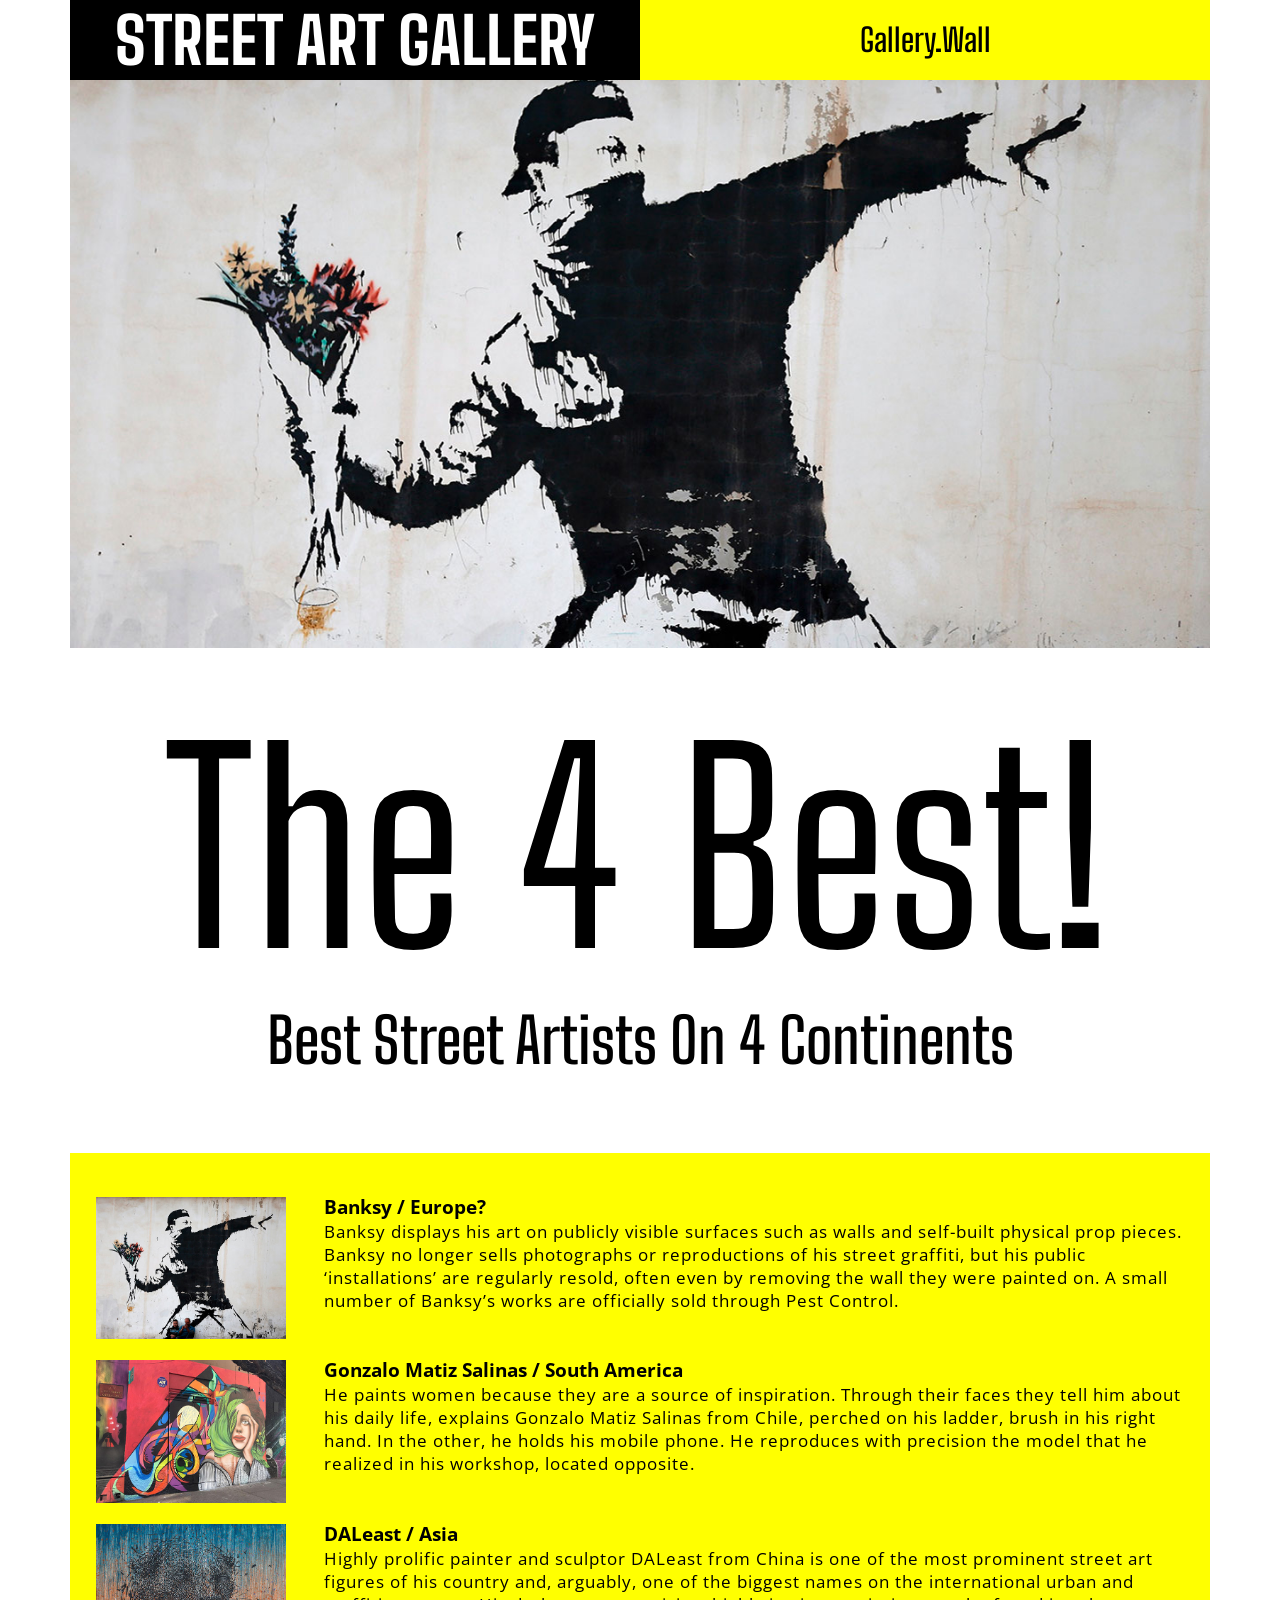
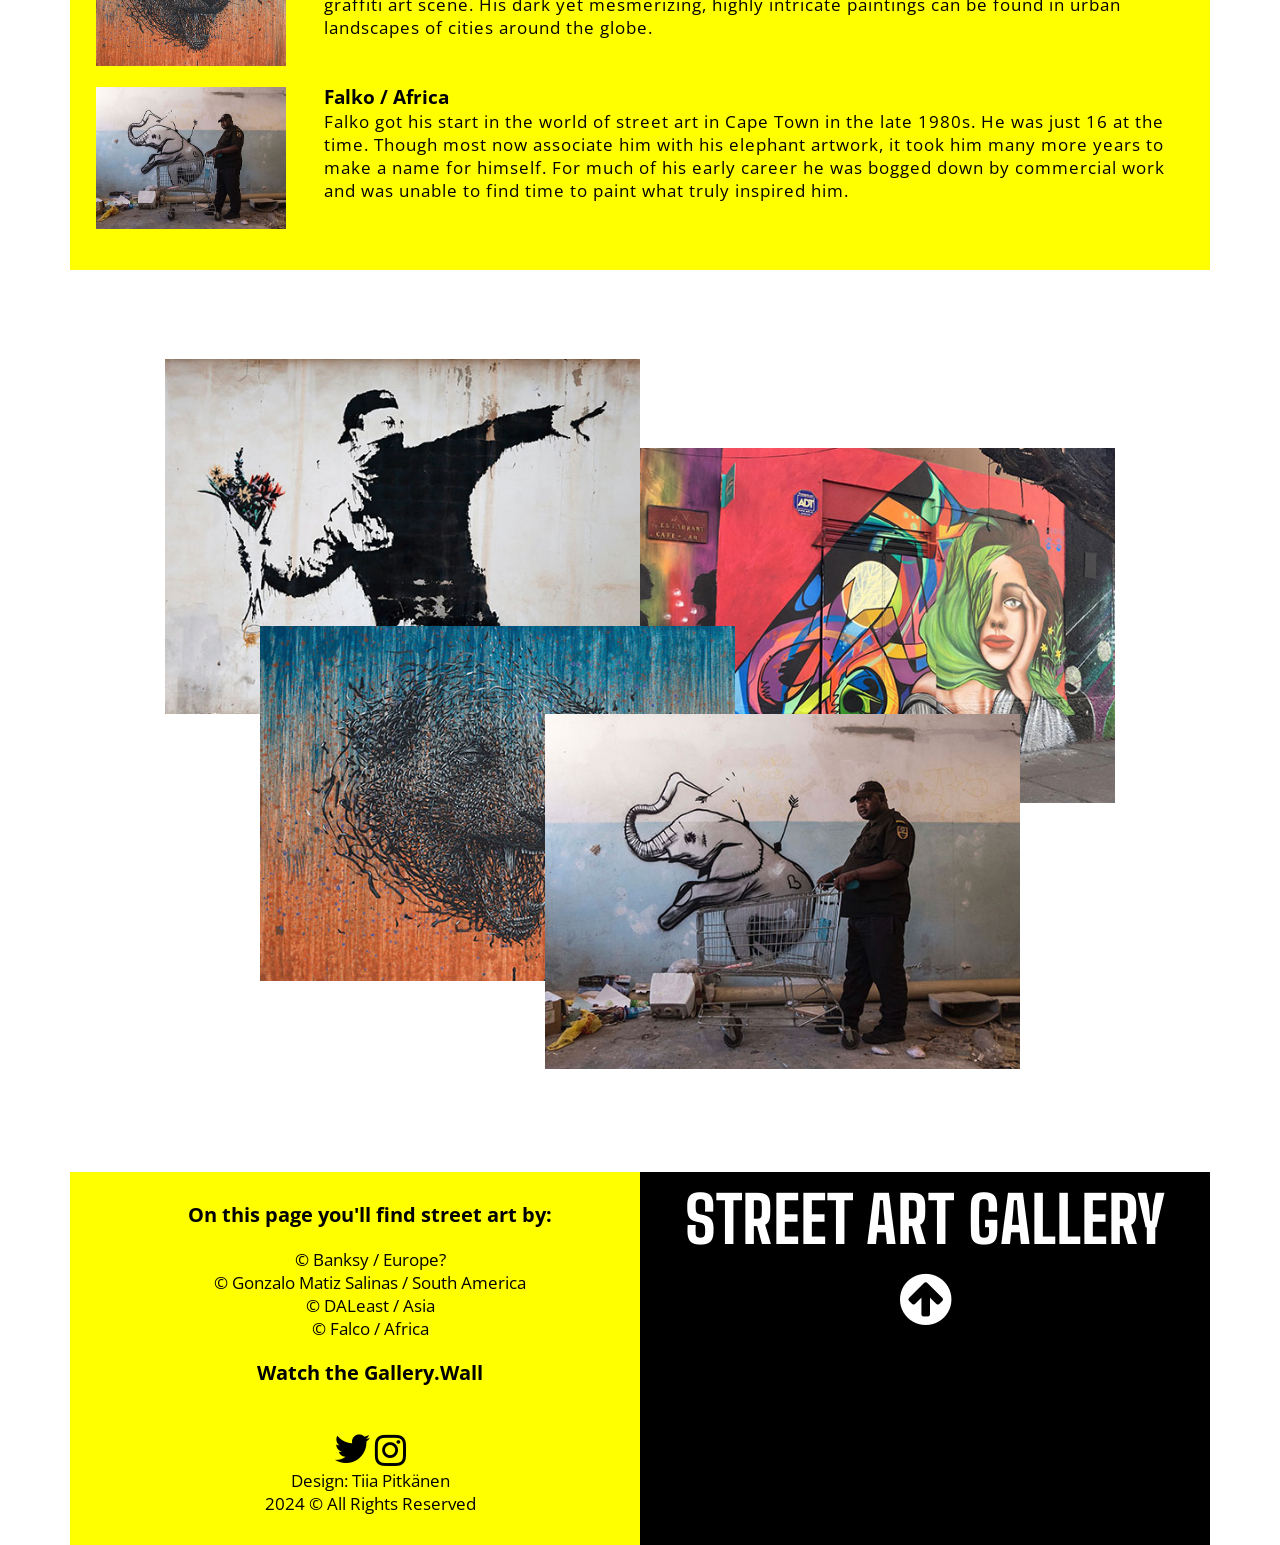
==== index.html @ fddbd8b9 "first commit" ====
<!DOCTYPE html>
<html lang="da">
	<head>
		<meta charset="utf-8" />
		<meta name="viewport" content="width=device-width, initial-scale=1.0" />
		<title>Street Art Gallery</title>
		<link rel="stylesheet" href="../css/styles.css" />

		<link rel="preconnect" href="https://fonts.googleapis.com" />
		<link rel="preconnect" href="https://fonts.gstatic.com" crossorigin />
		<link
			href="https://fonts.googleapis.com/css2?family=Big+Shoulders+Text:wght@100;200;300;400;500;600;700;800;900&display=swap"
			rel="stylesheet"
		/>
		<link rel="preconnect" href="https://fonts.googleapis.com" />
		<link rel="preconnect" href="https://fonts.gstatic.com" crossorigin />
		<link
			href="https://fonts.googleapis.com/css2?family=Open+Sans:ital,wght@0,300;0,400;0,500;0,600;0,700;0,800;1,300;1,400;1,500;1,600;1,700;1,800&display=swap"
			rel="stylesheet"
		/>
		<link
			rel="stylesheet"
			href="https://cdnjs.cloudflare.com/ajax/libs/font-awesome/4.7.0/css/font-awesome.min.css"
		/>
	</head>

	<body>
		<nav id="container-top">
			<div class="brand">STREET ART GALLERY</div>
			<div class="navigation">
				<a href="gallery-wall.html">Gallery.Wall</a>
			</div>
		</nav>
		<img
			src="../img/cover-banksy-street-art-gallery.jpg"
			alt="Banksy Street Art"
		/>

		<p class="display">The 4 Best!</p>
		<h1>Best Street Artists On 4 Continents</h1>

		<div class="container-article">
			<div>
				<img
					class="article-thumb"
					src="../img/site-banksy-street-art-gallery.jpg"
				/>
			</div>
			<div class="article">
				<h2>Banksy / Europe?</h2>
				<p>
					Banksy displays his art on publicly visible surfaces such as walls and
					self-built physical prop pieces. Banksy no longer sells photographs or
					reproductions of his street graffiti, but his public ‘installations’
					are regularly resold, often even by removing the wall they were
					painted on. A small number of Banksy’s works are officially sold
					through Pest Control.
				</p>
			</div>
			<div>
				<img
					class="article-thumb"
					src="../img//site-gonzalo-street-art-gallery.jpg"
				/>
			</div>
			<div class="article">
				<h2>Gonzalo Matiz Salinas / South America</h2>
				<p>
					He paints women because they are a source of inspiration. Through
					their faces they tell him about his daily life, explains Gonzalo Matiz
					Salinas from Chile, perched on his ladder, brush in his right hand. In
					the other, he holds his mobile phone. He reproduces with precision the
					model that he realized in his workshop, located opposite.
				</p>
			</div>
			<div>
				<img
					class="article-thumb"
					src="../img/site-daleast-street-art-gallery.jpg"
				/>
			</div>
			<div class="article">
				<h2>DALeast / Asia</h2>
				<p>
					Highly prolific painter and sculptor DALeast from China is one of the
					most prominent street art figures of his country and, arguably, one of
					the biggest names on the international urban and graffiti art scene.
					His dark yet mesmerizing, highly intricate paintings can be found in
					urban landscapes of cities around the globe.
				</p>
			</div>
			<div>
				<img
					class="article-thumb"
					src="../img/site-falko-street-art-gallery.jpg"
				/>
			</div>
			<div class="article">
				<h2>Falko / Africa</h2>
				<p>
					Falko got his start in the world of street art in Cape Town in the
					late 1980s. He was just 16 at the time. Though most now associate him
					with his elephant artwork, it took him many more years to make a name
					for himself. For much of his early career he was bogged down by
					commercial work and was unable to find time to paint what truly
					inspired him.
				</p>
			</div>
		</div>

		<div class="container-collage">
			<img class="item1" src="../img/site-banksy-street-art-gallery.jpg" />
			<img class="item2" src="../img/site-gonzalo-street-art-gallery.jpg" />
			<img class="item3" src="../img/site-daleast-street-art-gallery.jpg" />
			<img class="item4" src="../img/site-falko-street-art-gallery.jpg" />
		</div>

		<footer id="container-footer">
			<div class="colophon">
				<h3>On this page you'll find street art by:</h3>
				© Banksy / Europe?<br />
				© Gonzalo Matiz Salinas / South America<br />
				© DALeast / Asia<br />
				© Falco / Africa<br />

				<h3><a href="gallery-wall.html">Watch the Gallery.Wall</a></h3>
				<br />

				<div>
					<a href="https://twitter.com" target="_blank"
						><i class="fa fa-twitter" style="font-size: 40px; color: black"></i
					></a>
					<a href="https://instagram.com" target="_blank"
						><i
							class="fa fa-instagram"
							style="font-size: 36px; color: black"
						></i
					></a>

					<div>Design: Tiia Pitkänen </div>

					<div>2024 © All Rights Reserved</div>
				</div>
			</div>

			<div class="to-top">
				STREET ART GALLERY<br />
				<a href="#top"
					><i
						class="fa fa-arrow-circle-up"
						style="font-size: 60px; color: white"
					></i
				></a>
			</div>
		</footer>
	</body>
</html>
---- css/styles.css ----
* {
	box-sizing: border-box;
}

body {
	max-width: 1140px;
	margin: 0 auto;
	font-family: 'Open Sans';
	font-size: 17px;
}

img {
	max-width: 100%;
	height: auto;
}

.display {
	margin-top: 3vw;
	font-family: 'Big Shoulders Text';
	font-size: 2vw;
	text-align: center;
}

h1 {
	margin-top: 0;
	font-family: 'Big Shoulders Text';
	font-size: 4.8vw;
	font-weight: 600;
	text-align: center;
}

h2 {
	margin: 0;
	font-size: 1.2rem;
}

p {
	margin: 0;
	letter-spacing: 1px;
}

a {
	color: black;
	text-decoration: none;
}

#container-top {
	display: grid;
	grid-template-columns: 50% 50%;
}

.brand {
	background-color: black;
	display: flex;
	justify-content: center;
	align-items: center;
	font-family: 'Big Shoulders Text';
	font-size: 5.8vw;
	color: white;
	font-weight: 800;
}

.navigation {
	background-color: #ff0;
	display: flex;
	justify-content: center;
	align-items: center;
	font-family: 'Big Shoulders Text';
	font-size: 2.8vw;
	font-weight: 600;
}

.container-article {
	margin-top: 6vw;
	display: grid;
	grid-template-columns: 2fr 10fr;
	background-color: #ff0;
	padding-top: 28px;
	padding-bottom: 36px;
}

.article-thumb {
	margin-top: 16px;
	margin-left: 2vw;
}

.article {
	margin-top: 12px;
	margin-left: 5vw;
	margin-right: 1vw;
}

.container-collage {
	margin-top: 7vw;
	display: grid;
	grid-template-columns: repeat(12, 1fr);
	grid-template-rows: repeat(8, 1fr);
}

.item1 {
	grid-area: 1 / 2 / 5 / 7;
}
.item2 {
	grid-area: 2 / 7 / 6 / 12;
}
.item3 {
	grid-area: 4 / 3 / 8 / 8;
}
.item4 {
	grid-area: 5 / 6 / 9 / 11;
}

#container-footer {
	margin-top: 8vw;
	display: grid;
	grid-template-columns: 50% 50%;
}

.colophon {
	background-color: #ff0;
	color: black;
	padding-left: 30px;
	padding-bottom: 30px;
	text-align: center;
	padding-top: 1vh;
}

.to-top {
	background-color: black;
	font-family: 'Big Shoulders Text';
	font-size: 5vw;
	color: white;
	font-weight: 800;
	text-align: center;
	padding-top: 1vh;
}

/****************************RESPONSIVE***********************/

@media only screen and (max-width: 767px) {
	h2 {
		font-size: 1rem;
	}

	#container-top {
		grid-template-columns: 100%;
	}

	.brand {
		font-size: 9vw;
		height: 10vw;
	}

	.navigation {
		font-size: 5.6vw;
		height: 10vw;
	}

	.container-article {
		grid-template-columns: 3fr 9fr;
		font-size: 0.9rem;
	}

	.container-collage {
		margin-top: 10vw;
		grid-template-columns: 50% 50%;
		grid-template-rows: 1fr 1fr;
		grid-template-areas:
			'a b'
			'c d';
	}

	.item1 {
		grid-area: a;
	}
	.item2 {
		grid-area: b;
	}
	.item3 {
		grid-area: c;
	}
	.item4 {
		grid-area: d;
	}

	#container-footer {
		margin-top: 10vw;
		grid-template-columns: 100%;
	}

	.to-top {
		font-size: 5vw;
	}
}

@media only screen and (min-width: 1141px) {
	#container-top {
		height: 80px;
	}

	.brand {
		font-size: 64px;
	}

	.navigation {
		font-size: 32px;
	}

	.display {
		font-size: 260px;
	}

	h1 {
		font-size: 62px;
	}

	.to-top {
		font-size: 64px;
	}
}
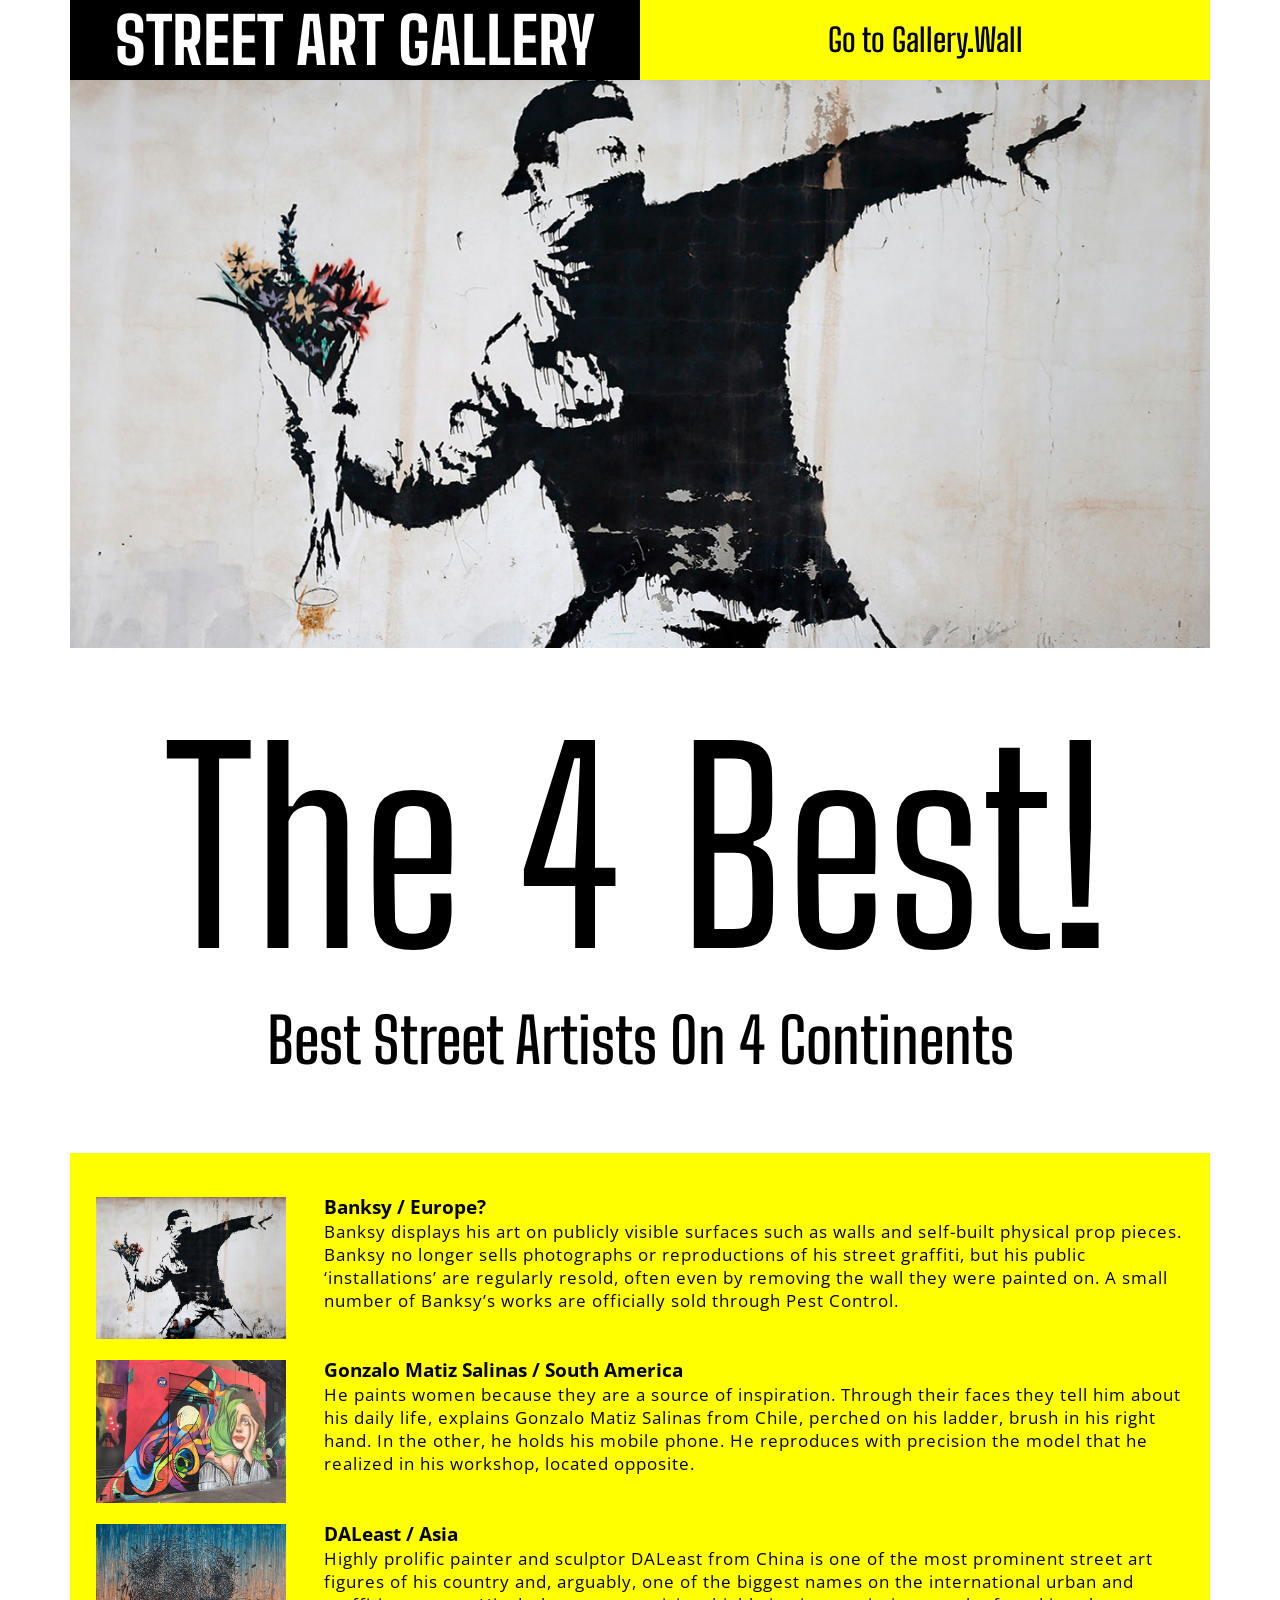
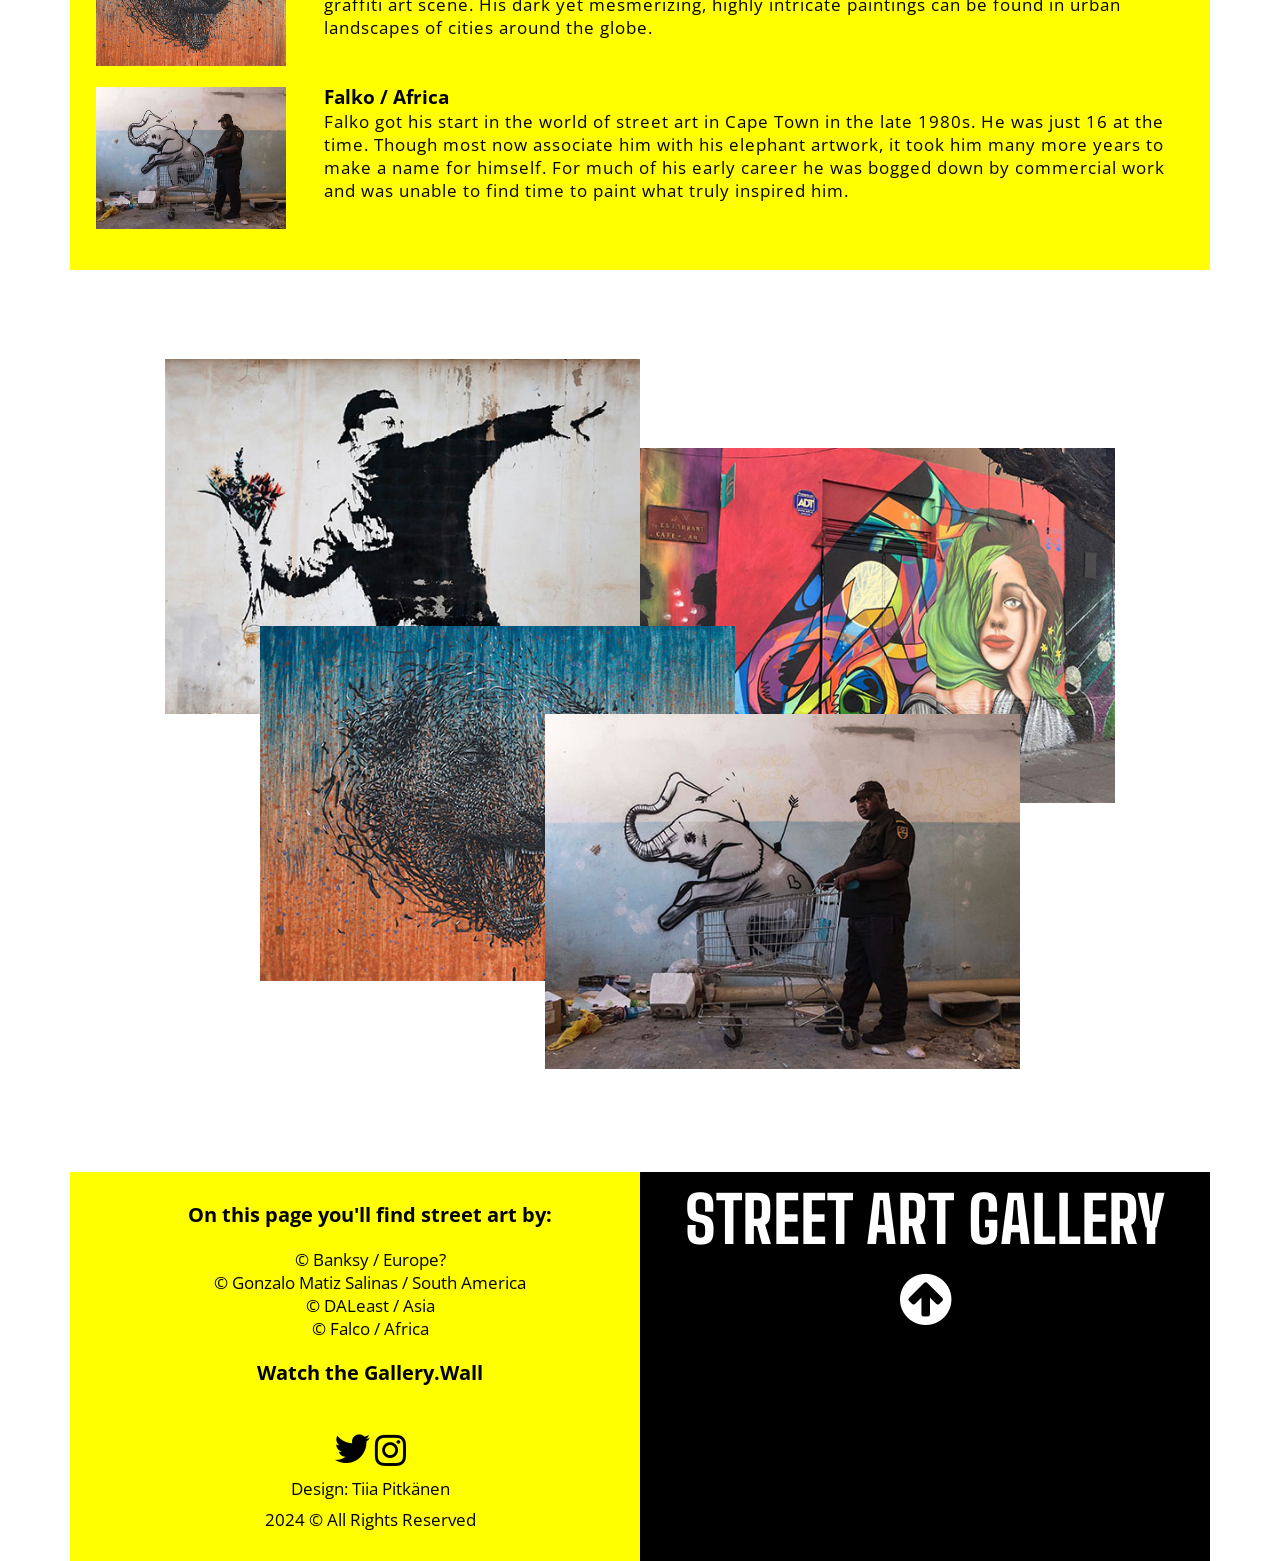
==== commit f9a0a41d: "-" ====
--- a/index.html
+++ b/index.html
@@ -1,157 +1,131 @@
 <!DOCTYPE html>
 <html lang="da">
-	<head>
-		<meta charset="utf-8" />
-		<meta name="viewport" content="width=device-width, initial-scale=1.0" />
-		<title>Street Art Gallery</title>
-		<link rel="stylesheet" href="../css/styles.css" />
 
-		<link rel="preconnect" href="https://fonts.googleapis.com" />
-		<link rel="preconnect" href="https://fonts.gstatic.com" crossorigin />
-		<link
-			href="https://fonts.googleapis.com/css2?family=Big+Shoulders+Text:wght@100;200;300;400;500;600;700;800;900&display=swap"
-			rel="stylesheet"
-		/>
-		<link rel="preconnect" href="https://fonts.googleapis.com" />
-		<link rel="preconnect" href="https://fonts.gstatic.com" crossorigin />
-		<link
-			href="https://fonts.googleapis.com/css2?family=Open+Sans:ital,wght@0,300;0,400;0,500;0,600;0,700;0,800;1,300;1,400;1,500;1,600;1,700;1,800&display=swap"
-			rel="stylesheet"
-		/>
-		<link
-			rel="stylesheet"
-			href="https://cdnjs.cloudflare.com/ajax/libs/font-awesome/4.7.0/css/font-awesome.min.css"
-		/>
-	</head>
+<head>
+	<meta charset="utf-8" />
+	<meta name="viewport" content="width=device-width, initial-scale=1.0" />
+	<title>Street Art Gallery</title>
+	<link rel="stylesheet" href="css/styles.css" />
 
-	<body>
-		<nav id="container-top">
-			<div class="brand">STREET ART GALLERY</div>
-			<div class="navigation">
-				<a href="gallery-wall.html">Gallery.Wall</a>
-			</div>
-		</nav>
-		<img
-			src="../img/cover-banksy-street-art-gallery.jpg"
-			alt="Banksy Street Art"
-		/>
+	<link rel="preconnect" href="https://fonts.googleapis.com" />
+	<link rel="preconnect" href="https://fonts.gstatic.com" crossorigin />
+	<link
+		href="https://fonts.googleapis.com/css2?family=Big+Shoulders+Text:wght@100;200;300;400;500;600;700;800;900&display=swap"
+		rel="stylesheet" />
+	<link rel="preconnect" href="https://fonts.googleapis.com" />
+	<link rel="preconnect" href="https://fonts.gstatic.com" crossorigin />
+	<link
+		href="https://fonts.googleapis.com/css2?family=Open+Sans:ital,wght@0,300;0,400;0,500;0,600;0,700;0,800;1,300;1,400;1,500;1,600;1,700;1,800&display=swap"
+		rel="stylesheet" />
+	<link rel="stylesheet" href="https://cdnjs.cloudflare.com/ajax/libs/font-awesome/4.7.0/css/font-awesome.min.css" />
+</head>
 
-		<p class="display">The 4 Best!</p>
-		<h1>Best Street Artists On 4 Continents</h1>
+<body>
+	<nav id="container-top">
+		<div class="brand">STREET ART GALLERY</div>
+		<div class="navigation">
+			<a href="gallery-wall.html">Go to Gallery.Wall</a>
+		</div>
+	</nav>
+	<img src="img/cover-banksy-street-art-gallery.jpg" alt="Banksy Street Art" />
 
-		<div class="container-article">
-			<div>
-				<img
-					class="article-thumb"
-					src="../img/site-banksy-street-art-gallery.jpg"
-				/>
-			</div>
-			<div class="article">
-				<h2>Banksy / Europe?</h2>
-				<p>
-					Banksy displays his art on publicly visible surfaces such as walls and
-					self-built physical prop pieces. Banksy no longer sells photographs or
-					reproductions of his street graffiti, but his public ‘installations’
-					are regularly resold, often even by removing the wall they were
-					painted on. A small number of Banksy’s works are officially sold
-					through Pest Control.
-				</p>
-			</div>
-			<div>
-				<img
-					class="article-thumb"
-					src="../img//site-gonzalo-street-art-gallery.jpg"
-				/>
-			</div>
-			<div class="article">
-				<h2>Gonzalo Matiz Salinas / South America</h2>
-				<p>
-					He paints women because they are a source of inspiration. Through
-					their faces they tell him about his daily life, explains Gonzalo Matiz
-					Salinas from Chile, perched on his ladder, brush in his right hand. In
-					the other, he holds his mobile phone. He reproduces with precision the
-					model that he realized in his workshop, located opposite.
-				</p>
-			</div>
-			<div>
-				<img
-					class="article-thumb"
-					src="../img/site-daleast-street-art-gallery.jpg"
-				/>
-			</div>
-			<div class="article">
-				<h2>DALeast / Asia</h2>
-				<p>
-					Highly prolific painter and sculptor DALeast from China is one of the
-					most prominent street art figures of his country and, arguably, one of
-					the biggest names on the international urban and graffiti art scene.
-					His dark yet mesmerizing, highly intricate paintings can be found in
-					urban landscapes of cities around the globe.
-				</p>
-			</div>
-			<div>
-				<img
-					class="article-thumb"
-					src="../img/site-falko-street-art-gallery.jpg"
-				/>
-			</div>
-			<div class="article">
-				<h2>Falko / Africa</h2>
-				<p>
-					Falko got his start in the world of street art in Cape Town in the
-					late 1980s. He was just 16 at the time. Though most now associate him
-					with his elephant artwork, it took him many more years to make a name
-					for himself. For much of his early career he was bogged down by
-					commercial work and was unable to find time to paint what truly
-					inspired him.
-				</p>
+	<p class="display">The 4 Best!</p>
+	<h1>Best Street Artists On 4 Continents</h1>
+
+	<div class="container-article">
+		<div>
+			<img class="article-thumb" src="img/site-banksy-street-art-gallery.jpg" />
+		</div>
+		<div class="article">
+			<h2>Banksy / Europe?</h2>
+			<p>
+				Banksy displays his art on publicly visible surfaces such as walls and
+				self-built physical prop pieces. Banksy no longer sells photographs or
+				reproductions of his street graffiti, but his public ‘installations’
+				are regularly resold, often even by removing the wall they were
+				painted on. A small number of Banksy’s works are officially sold
+				through Pest Control.
+			</p>
+		</div>
+		<div>
+			<img class="article-thumb" src="img//site-gonzalo-street-art-gallery.jpg" />
+		</div>
+		<div class="article">
+			<h2>Gonzalo Matiz Salinas / South America</h2>
+			<p>
+				He paints women because they are a source of inspiration. Through
+				their faces they tell him about his daily life, explains Gonzalo Matiz
+				Salinas from Chile, perched on his ladder, brush in his right hand. In
+				the other, he holds his mobile phone. He reproduces with precision the
+				model that he realized in his workshop, located opposite.
+			</p>
+		</div>
+		<div>
+			<img class="article-thumb" src="img/site-daleast-street-art-gallery.jpg" />
+		</div>
+		<div class="article">
+			<h2>DALeast / Asia</h2>
+			<p>
+				Highly prolific painter and sculptor DALeast from China is one of the
+				most prominent street art figures of his country and, arguably, one of
+				the biggest names on the international urban and graffiti art scene.
+				His dark yet mesmerizing, highly intricate paintings can be found in
+				urban landscapes of cities around the globe.
+			</p>
+		</div>
+		<div>
+			<img class="article-thumb" src="img/site-falko-street-art-gallery.jpg" />
+		</div>
+		<div class="article">
+			<h2>Falko / Africa</h2>
+			<p>
+				Falko got his start in the world of street art in Cape Town in the
+				late 1980s. He was just 16 at the time. Though most now associate him
+				with his elephant artwork, it took him many more years to make a name
+				for himself. For much of his early career he was bogged down by
+				commercial work and was unable to find time to paint what truly
+				inspired him.
+			</p>
+		</div>
+	</div>
+
+	<div class="container-collage">
+		<img class="item1" src="img/site-banksy-street-art-gallery.jpg" />
+		<img class="item2" src="img/site-gonzalo-street-art-gallery.jpg" />
+		<img class="item3" src="img/site-daleast-street-art-gallery.jpg" />
+		<img class="item4" src="img/site-falko-street-art-gallery.jpg" />
+	</div>
+
+	<footer id="container-footer">
+		<div class="colophon">
+			<h3>On this page you'll find street art by:</h3>
+			© Banksy / Europe?<br />
+			© Gonzalo Matiz Salinas / South America<br />
+			© DALeast / Asia<br />
+			© Falco / Africa<br />
+
+			<h3><a href="gallery-wall.html">Watch the Gallery.Wall</a></h3>
+			<br />
+
+			<div class="social">
+				<div> <a href="https://twitter.com" target="_blank"><i class="fa fa-twitter"
+							style="font-size: 40px; color: black"></i></a>
+					<a href="https://instagram.com" target="_blank"><i class="fa fa-instagram"
+							style="font-size: 36px; color: black"></i></a>
+				</div>
+
+
+				<div>Design: Tiia Pitkänen </div>
+
+				<div>2024 © All Rights Reserved</div>
 			</div>
 		</div>
 
-		<div class="container-collage">
-			<img class="item1" src="../img/site-banksy-street-art-gallery.jpg" />
-			<img class="item2" src="../img/site-gonzalo-street-art-gallery.jpg" />
-			<img class="item3" src="../img/site-daleast-street-art-gallery.jpg" />
-			<img class="item4" src="../img/site-falko-street-art-gallery.jpg" />
+		<div class="to-top">
+			STREET ART GALLERY<br />
+			<a href="#top"><i class="fa fa-arrow-circle-up" style="font-size: 60px; color: white"></i></a>
 		</div>
+	</footer>
+</body>
 
-		<footer id="container-footer">
-			<div class="colophon">
-				<h3>On this page you'll find street art by:</h3>
-				© Banksy / Europe?<br />
-				© Gonzalo Matiz Salinas / South America<br />
-				© DALeast / Asia<br />
-				© Falco / Africa<br />
-
-				<h3><a href="gallery-wall.html">Watch the Gallery.Wall</a></h3>
-				<br />
-
-				<div>
-					<a href="https://twitter.com" target="_blank"
-						><i class="fa fa-twitter" style="font-size: 40px; color: black"></i
-					></a>
-					<a href="https://instagram.com" target="_blank"
-						><i
-							class="fa fa-instagram"
-							style="font-size: 36px; color: black"
-						></i
-					></a>
-
-					<div>Design: Tiia Pitkänen </div>
-
-					<div>2024 © All Rights Reserved</div>
-				</div>
-			</div>
-
-			<div class="to-top">
-				STREET ART GALLERY<br />
-				<a href="#top"
-					><i
-						class="fa fa-arrow-circle-up"
-						style="font-size: 60px; color: white"
-					></i
-				></a>
-			</div>
-		</footer>
-	</body>
-</html>
+</html>
--- a/css/styles.css
+++ b/css/styles.css
@@ -125,6 +125,14 @@
 	padding-top: 1vh;
 }
 
+.social{
+	display: flex;
+	flex-direction: column;
+	justify-content: center;
+	align-items: center;
+	gap: 0.5rem;
+}
+
 .to-top {
 	background-color: black;
 	font-family: 'Big Shoulders Text';
@@ -135,13 +143,17 @@
 	padding-top: 1vh;
 }
 
-/****************************RESPONSIVE***********************/
+/**************************** RESPONSIVE MOBILE ***********************/
 
 @media only screen and (max-width: 767px) {
 	h2 {
 		font-size: 1rem;
 	}
 
+	.display{
+		font-size: 2rem;
+	}
+
 	#container-top {
 		grid-template-columns: 100%;
 	}
@@ -159,6 +171,7 @@
 	.container-article {
 		grid-template-columns: 3fr 9fr;
 		font-size: 0.9rem;
+		row-gap: 1.5rem;
 	}
 
 	.container-collage {
@@ -170,6 +183,10 @@
 			'c d';
 	}
 
+	.colophon{
+		padding-left: 0px;
+	}
+
 	.item1 {
 		grid-area: a;
 	}
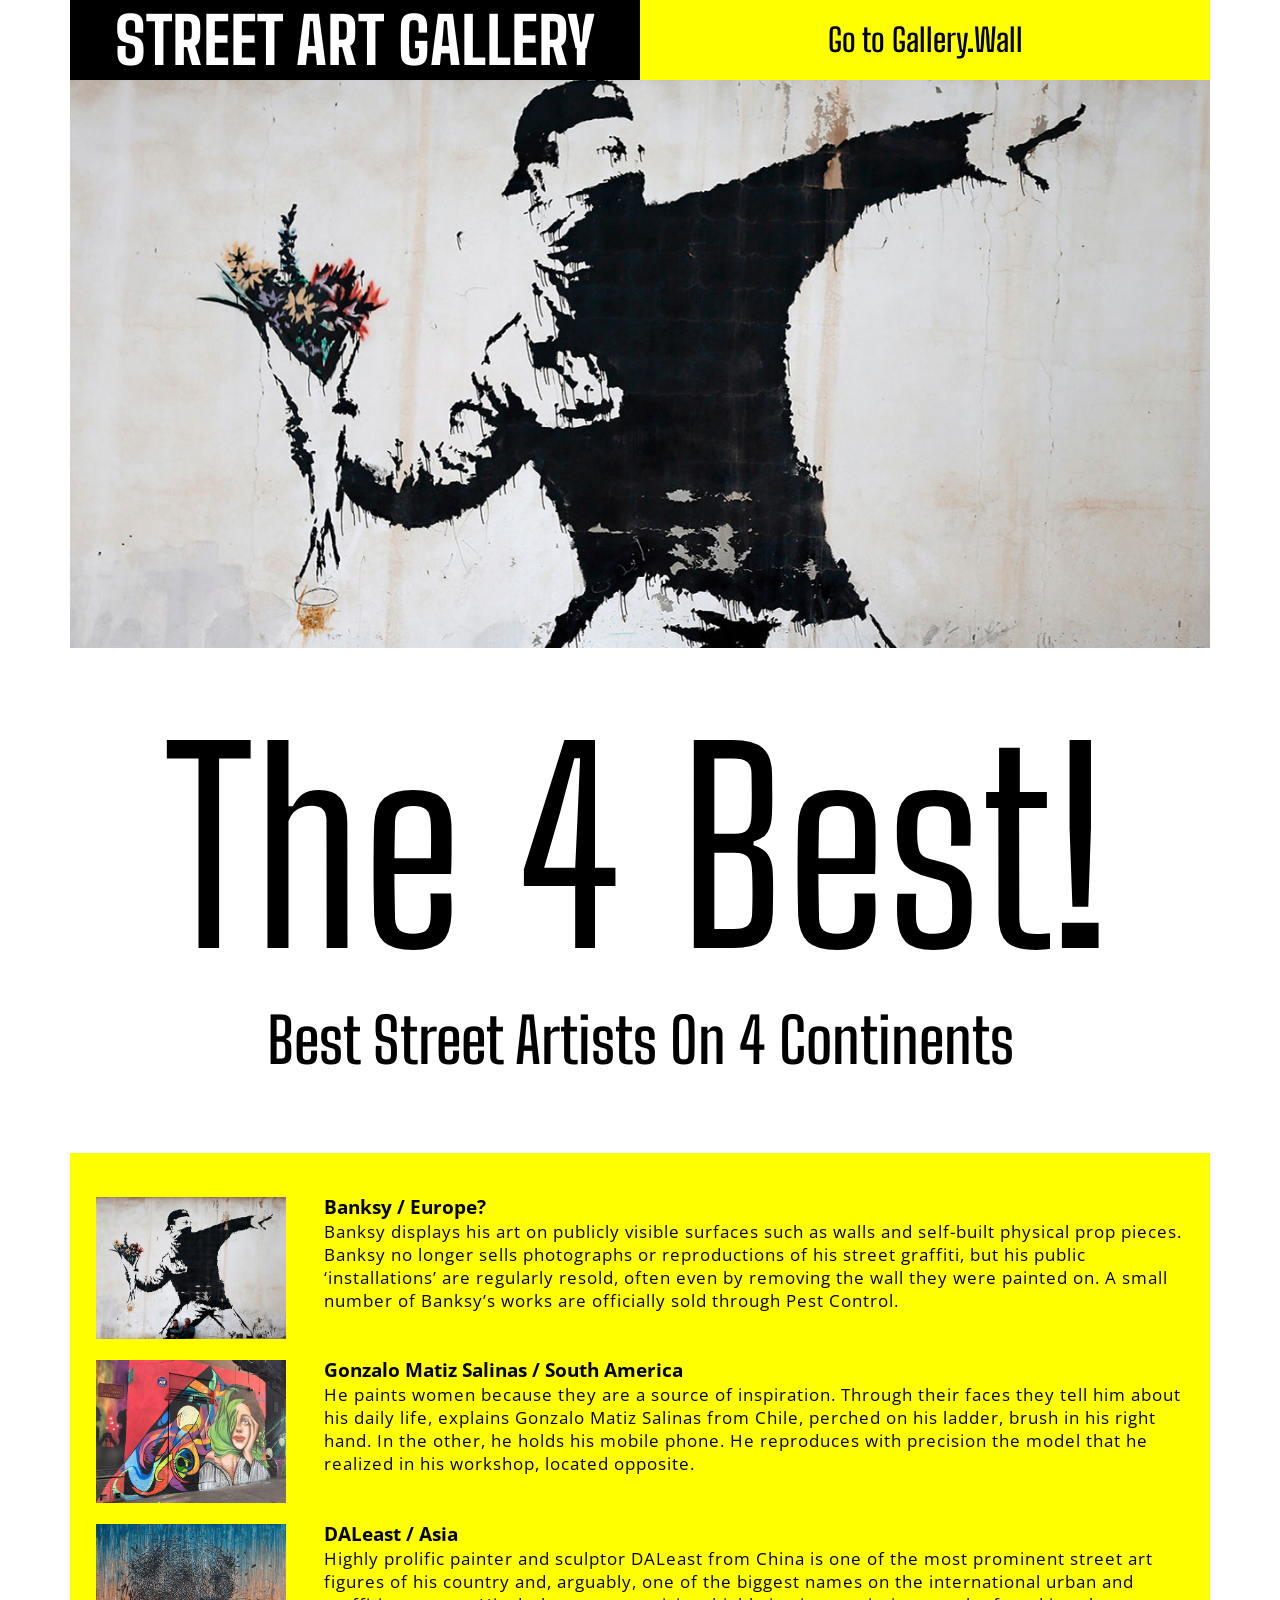
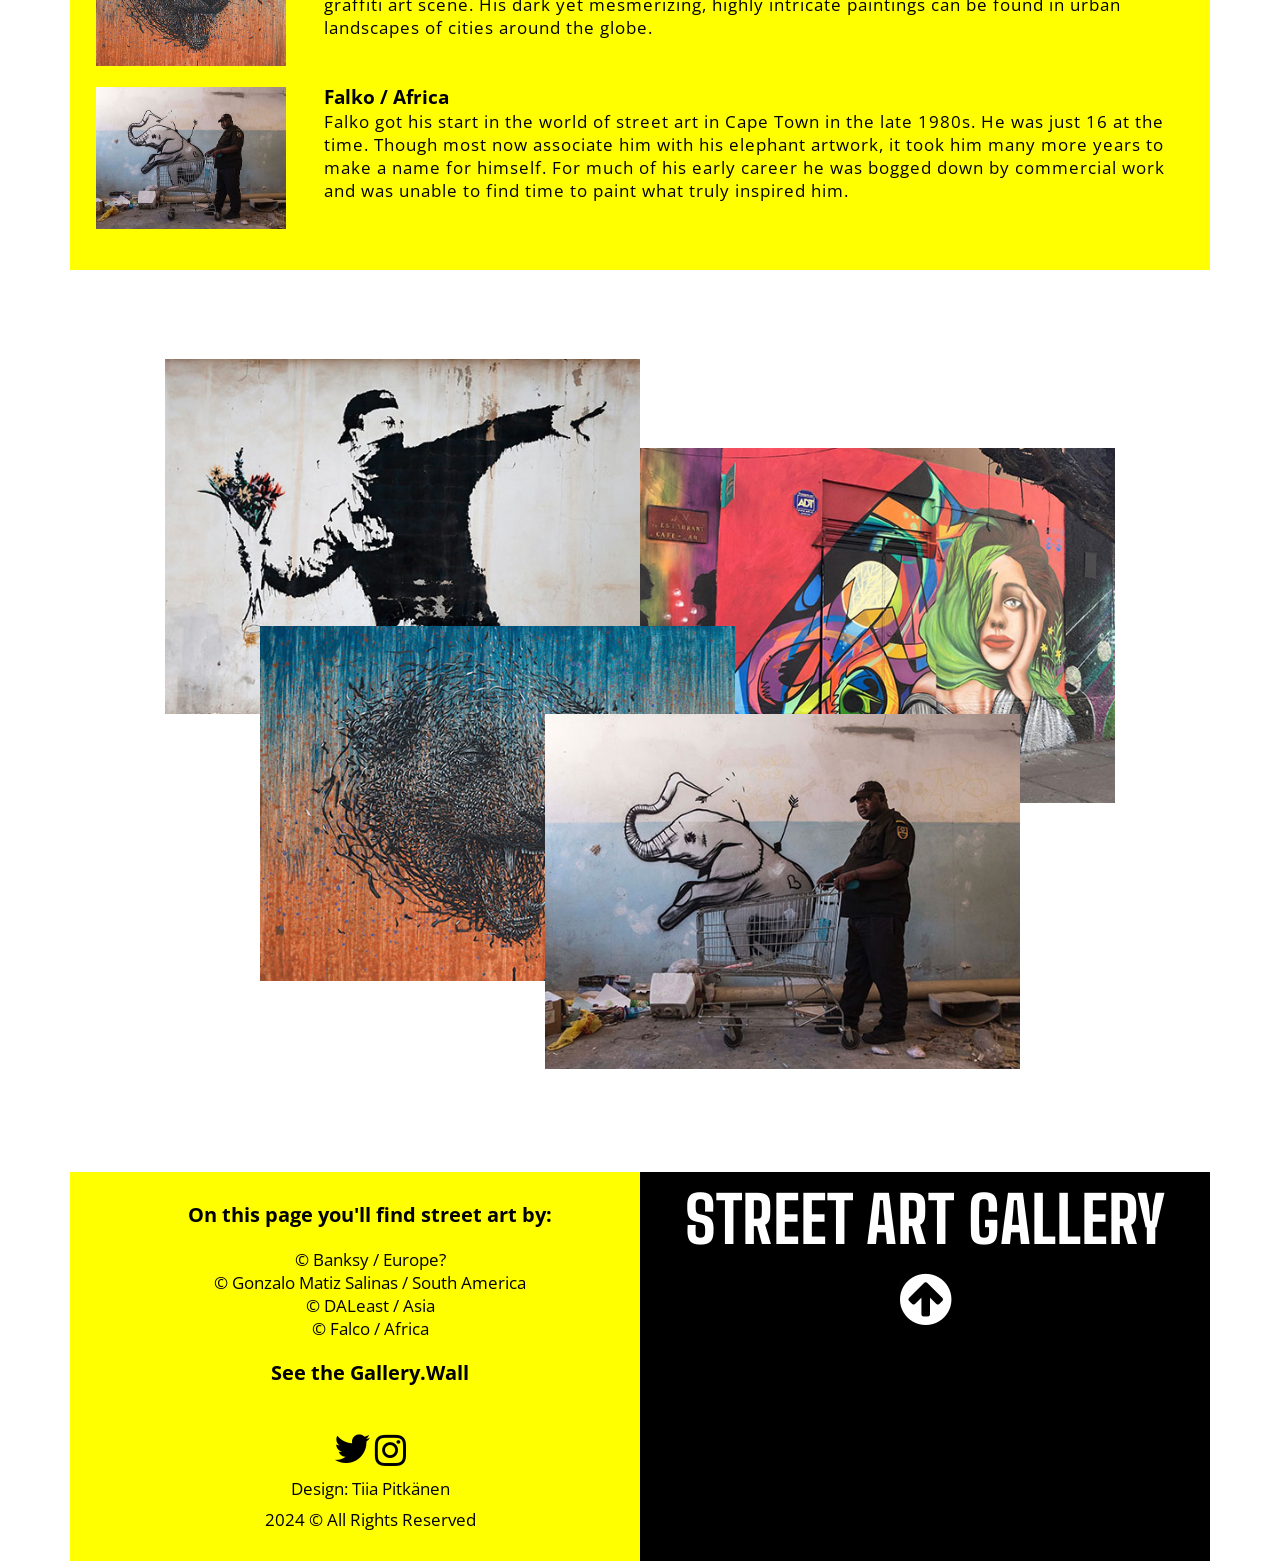
==== commit 3b5d2fda: "_" ====
--- a/index.html
+++ b/index.html
@@ -104,7 +104,7 @@
 			© DALeast / Asia<br />
 			© Falco / Africa<br />
 
-			<h3><a href="gallery-wall.html">Watch the Gallery.Wall</a></h3>
+			<h3><a href="gallery-wall.html">See the Gallery.Wall</a></h3>
 			<br />
 
 			<div class="social">
